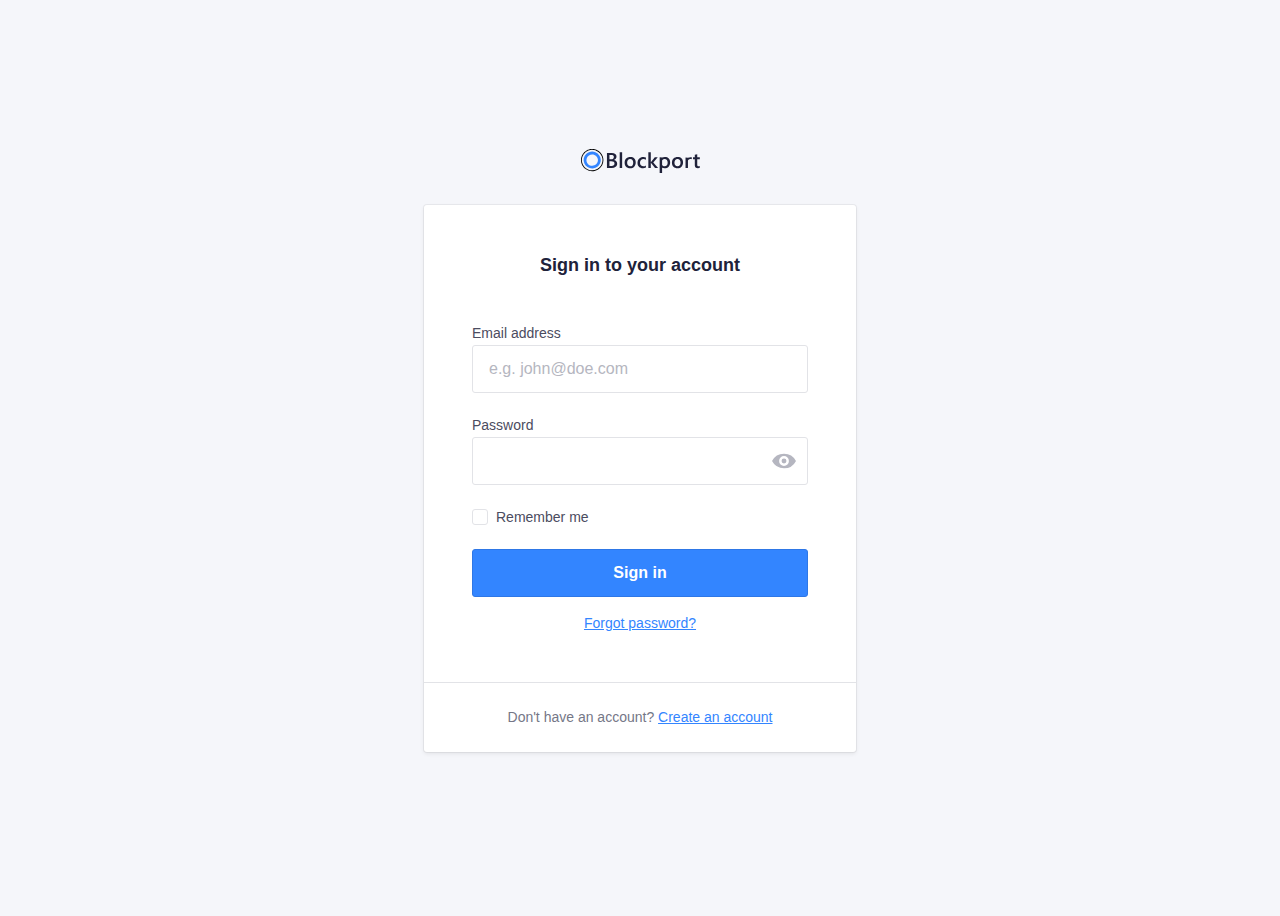
==== index.html @ 4d518e27 "Labo af" ====
<!doctype html>
<html lang="en">
    <head>
        <meta charset="utf-8">
        <meta http-equiv="x-ua-compatible" content="ie=edge">
        <title>Blockport - Sign in</title>
        <meta name="description" content="This is my HTML5 boilerplate.">
        <meta name="viewport" content="width=device-width, initial-scale=1.0">
        <meta name="msapplication-TileColor" content="#3385FF">
        <meta name="theme-color" content="#3385FF">

        <link rel="apple-touch-icon" sizes="180x180" href="apple-touch-icon.png">
        <link rel="icon" type="image/png" sizes="32x32" href="favicon-32x32.png">
        <link rel="icon" type="image/png" sizes="16x16" href="favicon-16x16.png">
        <link rel="manifest" href="site.webmanifest">
        <link rel="mask-icon" href="safari-pinned-tab.svg" color="#3385FF">

        <link rel="stylesheet" href="css/normalize.css">
        <link rel="stylesheet" href="css/screen.css">
    </head>
    <body>
        <section class="o-row o-row--lg o-row--login">
            <div class="o-container u-max-width-xs">
                <h1 class="c-logo">
                    <svg class="c-logo__symbol" viewBox="0 0 119 24" xmlns="http://www.w3.org/2000/svg">
                        <path class="c-logo__path c-logo__path--1" d="M25.9496128,18.9917356 L25.9496128,4.04231406 L30.7396633,4.04231406 C32.19945,4.04231406 33.3560606,4.35834712 34.2094949,4.99041321 C35.0252057,5.55089835 35.5052521,6.4769114 35.4896465,7.4598347 C35.5056187,8.25676883 35.2485893,9.03557965 34.7604209,9.6694215 C34.2511175,10.3119823 33.5500641,10.7791057 32.7570539,11.0042975 L32.7570539,11.0459504 C33.6957957,11.1207168 34.5764055,11.5260387 35.2392256,12.1884297 C35.8602694,12.8310744 36.1707912,13.6667769 36.1707912,14.6955372 C36.1979832,15.9155062 35.6268682,17.0730015 34.6382155,17.8016529 C33.6205051,18.5950413 32.3363468,18.9917356 30.7857407,18.9917356 L25.9496128,18.9917356 Z M41.1511616,18.9918689 L38.6990404,18.9918689 L38.6990404,3.18727869 L41.1511616,3.18727869 L41.1511616,18.9918689 Z M49.1105387,19.2396694 C47.4477441,19.2396694 46.1195118,18.741157 45.1258418,17.7441322 C44.1321717,16.7471074 43.6360046,15.4247934 43.6373401,13.7771901 C43.6373401,11.9841322 44.1548767,10.5838017 45.1899495,9.57619833 C46.2250223,8.56859504 47.6200337,8.06479338 49.3749832,8.06479338 C51.0591469,8.06479338 52.3720202,8.55471073 53.3136027,9.53454547 C54.2551852,10.5143802 54.7226376,11.8730579 54.7159596,13.6105785 C54.7159596,15.313719 54.2091077,16.677686 53.195404,17.7024794 C52.1817003,18.7272727 50.8200787,19.2396694 49.1105387,19.2396694 Z M64.9231145,18.4998347 C63.986548,19.011405 62.9292595,19.2667693 61.8599663,19.2396694 C60.2572727,19.2396694 58.9657689,18.7444628 57.9854545,17.7540496 C57.0051402,16.7636364 56.5136477,15.4796694 56.5109764,13.9021488 C56.5109764,12.1434711 57.0385299,10.7312397 58.0936364,9.66545453 C59.1487429,8.59966942 60.5611166,8.0661157 62.3307576,8.06479338 C63.2258904,8.04636779 64.1144193,8.22027864 64.9351347,8.57454547 L64.9351347,10.8277686 C64.2490961,10.2941313 63.4035149,10.0011171 62.5310943,9.99471073 C61.5738178,9.96365776 60.6492491,10.3415166 59.9928283,11.0320661 C59.3330526,11.7236364 59.003165,12.6287603 59.003165,13.747438 C59.003165,14.8661157 59.3136869,15.7381818 59.9347306,16.3636364 C60.5557744,17.0023141 61.3891751,17.3216529 62.4349327,17.3216529 C63.3470917,17.3090469 64.2260005,16.9806241 64.9191077,16.3933884 L64.9191077,18.4998347 L64.9231145,18.4998347 Z M77.1256229,18.9918689 L74.0304209,18.9918689 L69.8393771,13.8605902 L69.7973064,13.8605902 L69.7973064,18.9918689 L67.3451852,18.9918689 L67.3451852,3.18727869 L69.7973064,3.18727869 L69.7973064,13.2039344 L69.8393771,13.2039344 L73.7980303,8.31462295 L76.7349663,8.31462295 L72.2814815,13.4718689 L77.1256229,18.9918689 Z M118.81569,18.8747107 C118.223016,19.1343064 117.578072,19.2557712 116.930522,19.2297521 C114.839007,19.2297521 113.793249,18.2380165 113.793249,16.2545455 L113.793249,10.2128926 L111.990219,10.2128926 L111.990219,8.31669423 L113.793249,8.31669423 L113.793249,5.84528927 L116.235354,5.15702479 L116.235354,8.31669423 L118.81569,8.31669423 L118.81569,10.2128926 L116.235354,10.2128926 L116.235354,15.5504132 C116.235354,16.1824793 116.351549,16.6340496 116.583939,16.905124 C116.81633,17.1761983 117.202312,17.3084298 117.741886,17.3018182 C118.130518,17.3099664 118.50999,17.1844984 118.81569,16.9467769 L118.81569,18.8647934 L118.81569,18.8747107 Z M109.678333,8.12826445 C110.052664,8.12904551 110.426384,8.1582218 110.796212,8.21553718 L110.796212,10.2961983 C110.392833,10.129817 109.958979,10.0480952 109.522071,10.0561983 C108.65244,10.0185786 107.815007,10.3854441 107.258266,11.0479339 C107.143588,11.1960713 107.043624,11.3548242 106.959764,11.5219835 L106.959764,18.9917356 L104.519663,18.9917356 L104.519663,8.37818184 L106.959764,8.66776859 L106.959764,8.67768594 C107.814579,8.30025824 108.742499,8.11272598 109.678333,8.12826445 Z M96.4320707,19.2396694 C94.7692761,19.2396694 93.4410438,18.741157 92.4473737,17.7441322 C91.4537037,16.7471074 90.9575366,15.4247934 90.9588721,13.7771901 C90.9588721,11.9841322 91.4764087,10.5838017 92.5114815,9.57619833 C93.5465543,8.56859504 94.9415657,8.06479338 96.6965152,8.06479338 C98.3806789,8.06479338 99.6935522,8.55471073 100.635135,9.53454547 C101.576717,10.5143802 102.04417,11.8730579 102.037492,13.6105785 C102.037492,15.313719 101.53064,16.677686 100.516936,17.7024794 C99.5032323,18.7272727 98.1416107,19.2396694 96.4320707,19.2396694 Z M87.7494781,9.53454547 C88.6883893,10.5157025 89.1578451,11.873719 89.1578451,13.608595 C89.1591806,15.3117355 88.6523287,16.6757025 87.6372896,17.7004959 C86.6222504,18.7252892 85.258625,19.2376859 83.5464141,19.2376859 C82.7065422,19.2489838 81.8737089,19.0847473 81.1023064,18.7557025 L81.1023064,23.8968595 L78.6622054,23.8968595 L78.6622054,8.31471073 L81.1023064,8.60429752 C81.9552279,8.23296681 82.8792553,8.04891403 83.8108586,8.06479338 C85.5017003,8.06479338 86.8145736,8.55471073 87.7494781,9.53454547 Z M96.5422559,9.99471073 C95.6726247,9.95709108 94.8351921,10.3239565 94.2784512,10.9864463 C93.7241864,11.6476033 93.4470539,12.5580165 93.4470539,13.7176859 C93.4470539,14.8363636 93.7275253,15.7170248 94.288468,16.3596694 C94.8529651,17.0028668 95.6823515,17.3568733 96.5422559,17.3216529 C97.5038721,17.3216529 98.2424466,17.0056198 98.7579798,16.3735537 C99.273513,15.7414876 99.5366216,14.8416529 99.5473064,13.6740496 C99.5473064,12.4998347 99.28954,11.5927273 98.7740067,10.9527273 C98.2584735,10.3127273 97.5145568,9.99338845 96.5422559,9.99471073 Z M28.4438047,6.03570248 L28.4438047,10.286281 L30.0645286,10.286281 C30.9353255,10.286281 31.6178058,10.0833058 32.1119697,9.67735538 C32.6061335,9.27140494 32.8532155,8.69619836 32.8532155,7.95173555 C32.8532155,6.67305785 31.9897643,6.03371902 30.262862,6.03371902 L28.4418013,6.03371902 L28.4438047,6.03570248 Z M28.4438047,12.2796694 L28.4438047,17.0082644 L30.5813973,17.0082644 C31.5163019,17.0082644 32.237514,16.7947108 32.7450337,16.3676033 C33.2602043,15.9259125 33.5416601,15.2742418 33.5083165,14.6003306 C33.5083165,13.0505785 32.4238271,12.2757025 30.2548485,12.2757025 L28.4518182,12.2757025 L28.4438047,12.2796694 Z M49.226734,9.99471073 C48.3571028,9.95709108 47.5196702,10.3239565 46.9629293,10.9864463 C46.4086646,11.6476033 46.131532,12.5580165 46.131532,13.7176859 C46.131532,14.8363636 46.4120034,15.7170248 46.9729461,16.3596694 C47.5370578,17.0036033 48.3664998,17.3583638 49.226734,17.3236364 C50.1883502,17.3236364 50.9269247,17.0076033 51.4424579,16.3755372 C51.9579912,15.7434711 52.2157576,14.8436364 52.2157576,13.6760331 C52.2157576,12.5018182 51.9579912,11.5947107 51.4424579,10.9547107 C50.9269247,10.3147108 50.1883502,9.99471073 49.226734,9.99471073 Z M85.8803367,16.3735537 C86.3958699,15.738843 86.6543043,14.8390083 86.6556397,13.6740496 C86.6556397,12.4985124 86.3978733,11.591405 85.8823401,10.9527273 C85.3668068,10.3140496 84.6282323,9.99471073 83.6666162,9.99471073 C82.796985,9.95709108 81.9595523,10.3239565 81.4028114,10.9864463 C81.2895823,11.124335 81.1896456,11.2724196 81.1043098,11.4287603 L81.1043098,15.9153719 C81.6149937,16.8312057 82.6094895,17.3774459 83.6646128,17.3216529 C84.626229,17.3216529 85.3648035,17.0056198 85.8803367,16.3735537 Z"></path>
                        <path class="c-logo__path c-logo__path--2" d="M11.1988215,19.5867769 C7.72899435,19.5891833 4.59940205,17.5218316 3.26949789,14.3488101 C1.93959376,11.1757885 2.67130845,7.5220381 5.12341434,5.09144786 C7.57552021,2.66085764 11.2650639,1.93214337 14.4714645,3.24513351 C17.6778651,4.55812363 19.7696074,7.65421885 19.771229,11.0895868 C19.7679239,15.7772288 15.9334776,19.5780304 11.1988215,19.5867769 Z M11.1988215,5.38314051 C8.86509736,5.38073339 6.75988968,6.77093308 5.86550131,8.90506387 C4.97111293,11.0391947 5.46382249,13.496632 7.11372873,15.1307206 C8.76363496,16.7648092 11.2455511,17.2534798 13.4013998,16.3687158 C15.5572486,15.4839518 16.962125,13.4001349 16.9605051,11.0895868 C16.9572,7.93949107 14.3805102,5.38572999 11.1988215,5.37917355 L11.1988215,5.38314051 Z"></path>
                        <path class="c-logo__path c-logo__path--3" d="M21.2917845,15.8796694 C21.3118182,15.8380165 21.3358586,15.8023141 21.3558923,15.7606612 C22.6443671,13.0744887 22.7786498,9.98607785 21.7280964,7.20021549 C20.6775431,4.41435317 18.5317957,2.16875244 15.7805219,0.975867769 L15.7805219,0.96 C15.6683333,0.910413222 15.5541414,0.874710744 15.4419529,0.82909091 C15.2937037,0.767603308 15.1434512,0.710082645 14.9931987,0.656528927 C14.792862,0.583140496 14.5925253,0.517685949 14.378165,0.458181816 C14.2319192,0.414545453 14.0856734,0.374876033 13.9394276,0.337190082 C13.7203928,0.281652893 13.501358,0.23338843 13.2823232,0.192396694 C13.1480976,0.16661157 13.0138721,0.144793388 12.8816498,0.124958678 C12.6546016,0.0905785125 12.4275533,0.0634710744 12.2005051,0.0436363637 C12.0762963,0.0337190082 11.9500842,0.0238016529 11.8258754,0.0178512397 C11.5881425,0.00462809917 11.3510774,-0.000661157024 11.1146801,0.00198347107 C10.988468,0.00198347107 10.8622559,0.00198347107 10.7380471,0.0119008265 C10.5076599,0.0218181818 10.2792761,0.0376859504 10.0528956,0.0614876034 C9.9146633,0.0753719009 9.77843434,0.0932231406 9.64220539,0.113057851 C9.44186869,0.142809918 9.22350168,0.176528926 9.01715488,0.218181818 C8.86089226,0.249917356 8.70462963,0.283636364 8.548367,0.321322314 C8.39210438,0.359008265 8.18575758,0.412561983 8.00745791,0.466115701 C7.82915825,0.519669423 7.65286195,0.577190081 7.47656566,0.638677688 C7.30026936,0.70016529 7.17405724,0.747768594 7.02580808,0.807272727 C6.82547138,0.884628098 6.63715488,0.969917355 6.44483165,1.05719008 C6.31861953,1.11471074 6.19441077,1.17421488 6.07220539,1.23768595 C5.87186869,1.34082644 5.67153199,1.45190082 5.47119529,1.56694215 C5.36301347,1.63041322 5.25683502,1.69586777 5.15065657,1.76528926 C4.95165543,1.89752066 4.75666107,2.02975207 4.5656734,2.16198347 C4.46416949,2.23603306 4.36400114,2.31140496 4.26516835,2.38809918 C4.07952302,2.52958678 3.89721661,2.67834711 3.71824916,2.83438017 C3.61607744,2.92363636 3.51791246,3.0168595 3.41774411,3.11008265 C3.25747475,3.26347108 3.10121212,3.42214876 2.94895623,3.5861157 C2.84678451,3.69719008 2.74861953,3.81024794 2.64845118,3.92528926 C2.51021886,4.08793389 2.37599327,4.25454547 2.24777778,4.42512397 C2.15161616,4.55206611 2.05946128,4.68099175 1.96930976,4.82181816 C1.90119529,4.92099175 1.82506734,5.0201653 1.75895623,5.11537188 C1.69284512,5.2105785 1.65878788,5.29190081 1.60670034,5.37917355 C1.53457912,5.49818184 1.46446128,5.61917355 1.40636364,5.74214876 C1.28415825,5.96231406 1.16796296,6.18446282 1.06178451,6.40859504 C1.02372054,6.44826445 0.995673401,6.49586778 0.981649832,6.54148761 C0.967626263,6.58710744 0.939579125,6.65454547 0.915538721,6.71008265 C0.808692479,6.95471075 0.711863077,7.20132232 0.625050505,7.44991735 C0.588989899,7.55438018 0.55426487,7.65884298 0.520875421,7.76330577 C0.444747475,8.00528927 0.377968575,8.24793388 0.320538721,8.49123966 C0.291156005,8.61157023 0.263776655,8.73190084 0.238400673,8.85223141 C0.191655443,9.07966942 0.152255892,9.30710742 0.12020202,9.53454547 C0.10016835,9.67338842 0.0821380471,9.81024795 0.0681144781,9.9490909 C0.0460774411,10.1613223 0.0320538721,10.3715703 0.022037037,10.5838017 C0.022037037,10.7365289 0.010016835,10.8872727 0.010016835,11.04 C0.010016835,11.2383471 0.010016835,11.4366942 0.026043771,11.6350413 C0.026043771,11.7917356 0.0440740741,11.9484297 0.0580976431,12.105124 C0.0761279461,12.3034711 0.104175084,12.5018182 0.132222222,12.7001653 C0.146245791,12.8429752 0.18030303,13.0036364 0.2003367,13.1543802 C0.238400673,13.3527273 0.286481481,13.5510744 0.336565657,13.7494215 C0.380639731,13.8961983 0.406683502,14.0330579 0.446750842,14.1758678 C0.506851852,14.3742149 0.576969697,14.5844628 0.647087542,14.7867769 C0.693164983,14.9157025 0.739242424,15.0446281 0.789326599,15.1715703 C0.871464646,15.3699174 0.963619529,15.5801653 1.05777778,15.7804959 C1.11387205,15.8995041 1.16996633,16.0185124 1.23006734,16.1355372 C1.33223906,16.3338843 1.44242424,16.5322314 1.55461279,16.7166942 C1.62473064,16.8357025 1.69484848,16.9527273 1.76897306,17.0677686 C1.88316498,17.2442975 2.00537037,17.4168595 2.12957912,17.587438 C2.21973064,17.7123967 2.31188552,17.8353719 2.40804714,17.9563636 C2.50420875,18.0773554 2.65646465,18.2519008 2.78468013,18.3966942 C2.91289562,18.5414876 3.02308081,18.6644628 3.14929293,18.7933884 C3.27550505,18.9223141 3.3876936,19.027438 3.51190236,19.1424794 C3.63611111,19.2575206 3.81841751,19.4241322 3.98069024,19.5590082 C4.09287879,19.6522314 4.20907407,19.7434711 4.32727273,19.8327273 C4.50957912,19.9735537 4.69388889,20.1084297 4.88621212,20.2294215 C4.9362963,20.2631405 4.98037037,20.3008265 5.03045455,20.3345455 C7.52290169,21.989742 10.5859073,22.5756212 13.5217147,21.9587191 C16.4575222,21.3418171 19.0161165,19.5746694 20.6146465,17.0598347 L20.6266667,17.0598347 C20.6647306,17.0003306 20.6947811,16.9368595 20.7328451,16.8753719 C20.8149832,16.7424794 20.8911111,16.6036364 20.9692424,16.4647934 C21.0854377,16.2763636 21.1936195,16.08 21.2917845,15.8796694 Z M6.96771044,20.4198347 C6.40765296,20.1694737 5.87129224,19.8701033 5.36501684,19.5252893 C5.18671717,19.4042975 5.01442761,19.2773554 4.84614478,19.1464463 C4.73996633,19.065124 4.63378788,18.9818182 4.53161616,18.8965289 C4.38136364,18.7715703 4.23912458,18.6406612 4.09888889,18.5097521 C3.9586532,18.378843 3.87451178,18.2995041 3.76632997,18.1884297 C3.65814815,18.0773554 3.53794613,17.9444628 3.42976431,17.8214876 C3.32158249,17.6985124 3.19737374,17.5557025 3.08718855,17.4247934 C2.97700337,17.2938843 2.91489899,17.1986777 2.83075758,17.0836364 C2.71656566,16.9249587 2.60237374,16.766281 2.49819865,16.6036364 C2.43008418,16.4965289 2.36597643,16.3894215 2.29786195,16.2803306 C2.19368687,16.1038017 2.09752525,15.9252893 1.9973569,15.7447934 C1.94126263,15.6376859 1.89117845,15.528595 1.83909091,15.4195041 C1.7609596,15.2231405 1.67681818,15.0386777 1.60069024,14.8482644 C1.55461279,14.7332231 1.51454545,14.6161983 1.47247475,14.501157 C1.40436027,14.3127273 1.34025253,14.1242975 1.28415825,13.9319008 C1.24609428,13.8029752 1.2140404,13.6760331 1.18198653,13.5490909 C1.13590909,13.3626446 1.09183502,13.1761983 1.05577441,12.9897521 C1.02973064,12.8429752 1.0076936,12.7140496 0.981649832,12.5771901 C0.953602694,12.3927273 0.92956229,12.2082644 0.911531987,12.0218182 C0.897508418,11.8809918 0.889494949,11.7401653 0.881481481,11.5993388 C0.881481481,11.4109091 0.865454545,11.2224794 0.865454545,11.0340496 C0.865454545,10.8971901 0.865454545,10.7603306 0.877474747,10.6254545 C0.877474747,10.4271074 0.899511785,10.2287603 0.919545455,10.0304132 C0.931565657,9.90743803 0.94959596,9.78247936 0.965622896,9.65950414 C0.995673401,9.44528927 1.03173401,9.23107436 1.07580808,9.01884299 C1.09784512,8.91173555 1.12188552,8.80462812 1.14792929,8.69950414 C1.20402357,8.47074382 1.27080247,8.24330577 1.34826599,8.01719009 C1.37764871,7.9246281 1.408367,7.83206612 1.44042088,7.73950414 C1.52189113,7.50545453 1.61204265,7.2740496 1.71087542,7.04528927 C1.75094276,6.95206611 1.7910101,6.86082645 1.83508418,6.76958679 C1.93525253,6.55537188 2.03542088,6.3490909 2.15762626,6.14479338 C2.21973064,6.03570248 2.27983165,5.92661158 2.34594276,5.81752064 C2.45412458,5.63900825 2.5683165,5.46644628 2.68651515,5.29586778 C2.7686532,5.17685949 2.85279461,5.0598347 2.93893939,4.94479338 C3.06047699,4.7847934 3.18602133,4.62876031 3.31557239,4.47669423 C3.40505612,4.36826447 3.49520763,4.26710742 3.58602694,4.17322312 C3.73026936,4.01983471 3.87718294,3.86842975 4.02676768,3.71900826 C4.11491582,3.63438017 4.20506734,3.55173554 4.29722222,3.47107438 C4.46016275,3.32694215 4.62710998,3.18809917 4.79806397,3.05454545 C4.88754769,2.98446281 4.978367,2.91834711 5.07052189,2.85619835 C5.24815375,2.72396694 5.42912458,2.60099173 5.61343434,2.48727273 C5.71093152,2.42512397 5.80909651,2.36561983 5.90792929,2.30876033 C6.09090349,2.20165289 6.27654882,2.09983471 6.46486532,2.00330579 C6.57705387,1.94644628 6.69057799,1.89157025 6.80543771,1.83867769 C6.98306957,1.75669422 7.16203704,1.67933884 7.34234007,1.60661157 C7.47589785,1.55239669 7.61413018,1.50082645 7.75703704,1.45190082 C7.91864196,1.39504132 8.08225029,1.34214876 8.24786195,1.29322314 C8.41347361,1.24429752 8.57975307,1.2 8.74670034,1.16033058 C8.8896072,1.12595041 9.03318182,1.09421488 9.17742424,1.06512397 C9.36841191,1.02677686 9.56073514,0.994380165 9.75439394,0.967933885 C9.87993826,0.950743802 10.0061504,0.934876033 10.1330303,0.920330577 C10.3440516,0.899173554 10.5557407,0.883966942 10.7680976,0.874710744 L11.1126768,0.874710744 C11.3317116,0.874710744 11.5514141,0.880000001 11.7717845,0.890578513 L12.1143603,0.914380167 C12.3307239,0.932892563 12.5464197,0.958677687 12.7614478,0.991735538 C12.8829854,1.01024793 13.004523,1.0307438 13.1260606,1.05322314 C13.330404,1.09157025 13.5347475,1.13652893 13.7390909,1.18809918 C13.8713131,1.22181818 14.0035354,1.25752066 14.1397643,1.29719008 C14.3320875,1.35404959 14.523743,1.41619835 14.7147306,1.48363636 C14.8509596,1.53322314 14.9851852,1.58479339 15.115404,1.64033058 C17.755199,2.69780719 19.8336285,4.79210648 20.8551251,7.42387715 C21.8766218,10.0556478 21.7496417,12.9890377 20.5044613,15.5246281 C20.4123064,15.7229752 20.3041246,15.8975206 20.207963,16.08 C20.1378451,16.2029752 20.0697306,16.3279339 19.9956061,16.4489256 C17.2731751,20.8198837 11.7011151,22.517402 6.96771044,20.4178512 L6.96771044,20.4198347 Z"></path>
                    </svg>
                </h1>
                <form class="c-card" action="#">
                    <div class="c-card__body">
                        <h2 class="c-card__title">
                            Sign in to your account
                        </h2>
                        <p class="c-form-field">
                            <label class="c-label" for="username">
                                Email address
                            </label>
                            <input class="c-input" type="email" name="username" id="username" placeholder="e.g. john@doe.com" required>
                        </p>
                        <p class="c-form-field c-custom-select">
                            <label class="c-label" for="password">
                                Password
                            </label>
                            <input class="c-input .c-custom-select__input" type="password" name="password" id="password" required>

                            <svg class='c-custom-select__symbol'xmlns="http://www.w3.org/2000/svg" width="19.6" height="12.008" viewBox="0 0 19.6 12.008">
                                <path id="Path_6" data-name="Path 6" d="M6.4,133.876a11,11,0,0,1,19.571-.061l.029.061a11,11,0,0,1-19.571.061l-.029-.061Zm9.8,4a4,4,0,1,0,0-8h0a4,4,0,0,0,0,8Zm0-2a2,2,0,0,1,0-4h0a2,2,0,1,1,0,4Z" transform="translate(-6.4 -127.872)" fill="#b5b6c0"/>
                              </svg>
                              
                        </p>
                        <p class="c-form-field c-form-field--option">
                            <input class="c-option c-option--hidden o-hide-accessible" type="checkbox" id="rememberme">
                            <label class="c-label c-label--option c-custom-option" for="rememberme">
                                <span class="c-custom-option__fake-input c-custom-option__fake-input--checkbox">
                                    <svg class="c-custom-option__symbol" xmlns="http://www.w3.org/2000/svg" viewBox="0 0 9 6.75">
                                        <path d="M4.75,9.5a1,1,0,0,1-.707-.293l-2.25-2.25A1,1,0,1,1,3.207,5.543L4.75,7.086,8.793,3.043a1,1,0,0,1,1.414,1.414l-4.75,4.75A1,1,0,0,1,4.75,9.5" transform="translate(-1.5 -2.75)"/>
                                    </svg>
                                </span>
                                Remember me
                            </label>
                        </p>
                        <p class="u-mb-md">
                            <!-- Input type button
                                <input type="submit" class="o-button-reset c-button" value="Sign in"/>
                            -->
                            <!-- Button -->
                            <button class="o-button-reset c-button">Sign in</button>
                        </p>
                        <p class="u-text-sm u-align-text-center">
                            <a href="#!">
                                Forgot password?
                            </a>
                        </p>
                    </div>
                    <div class="c-card__footer">
                        <p class="u-align-text-center u-text-sm u-color-neutral-dark">
                            Don't have an account? <a href="#">Create an account</a>
                        </p>
                    </div>
                </form>

            </div>
        </section>
    </body>
</html>
---- css/screen.css ----
/*------------------------------------*\
#FONTS
\*------------------------------------*/

@font-face {
  font-family: 'Inter Web';
  font-weight: 400;
  src: url('../fonts/Inter-Regular.woff2') format('woff2');
}

@font-face {
  font-family: 'Inter Web';
  font-weight: 600;
  src: url('../fonts/Inter-SemiBold.woff2') format('woff2');
}

/*------------------------------------*\
#Variables
\*------------------------------------*/




:root {
  /* colors */
  --global-color-alpha-light: #4f95ff;
  --global-color-alpha: #3385ff;
  --global-color-alpha-dark: #2e77e6;
  --global-color-alpha-x-dark: #1b4186;
  --global-color-alpha-transparent: #3385ffbf;
  --global-color-alpha-x-transparent: #3385ff4d;

  --global-color-neutral-xxxx-light: #f5f6fa;
  --global-color-neutral-xxx-light: #e2e3e7;
  --global-color-neutral-xx-light: #caccd4;
  --global-color-neutral-x-light: #b5b6c0;
  --global-color-neutral-light: #a0a1ad;
  --global-color-neutral: #8b8c9a;
  --global-color-neutral-dark: #757787;
  --global-color-neutral-x-dark: #606274;
  --global-color-neutral-xx-dark: #4b4c60;
  --global-color-neutral-xxx-dark: #35374d;
  --global-color-neutral-xxxx-dark: #20223a;

  /* border stuff */
  --global-borderRadius: 3px;
  --global-borderWidth: 1px;

  /* transitions */
  --global-transitionTiming-alpha: 0.1s ease-out;

  /*Global Vars*/
  --global-input-backgroundColor: White;
  --global-input-color: var(--global-color-neutral-xxxx-dark);
  --global-input-borderColor: var(--global-color-neutral-xxx-light);
  --global-input-hover-borderColor: var(--global-color-neutral-xx-light);
  --global-input-focus-borderColor: var(--global-color-alpha);
  --global-input-boxShadow: 0 0 0 3px var(--global-color-alpha-x-transparent);

  /* Baseline settings */
  --global-baseline: 8px;
  --global-whitespace: calc(var(--global-baseline) * 3); /* = 24px */

  --global-whitespace-xs: calc(var(--global-baseline) / 2); /* = 4px */
  --global-whitespace-sm: calc(var(--global-baseline) * 1); /*  = 8px */
  --global-whitespace-md: calc(var(--global-baseline) * 2); /*  = 16px */
  --global-whitespace-lg: calc(var(--global-baseline) * 4); /*  = 32px */
  --global-whitespace-xl: calc(var(--global-whitespace) * 2); /*  = 48px */
  --global-whitespace-xxl: calc(var(--global-whitespace) * 3); /*  = 72px */


  --global-page-color: var(--color-neutral-xxxx-dark);
  --global-page-backgroundColor: var(--color-neutral-xxxx-light);
}


@media (prefers-color-scheme: dark) {
  :root {
      --global-page-color: White;
      --global-page-backgroundColor: var(--color-neutral-xxxx-dark);
  }

  html {
    color: var(--global-page-color); 
    background-color: var(--global-page-backgroundColor);
  }
}

/*------------------------------------*\
#GENERIC
\*------------------------------------*/

/*
    Generic: Page
    ---
    Global page styles + universal box-sizing:
*/

html {
  font-size: 16px;
  line-height: 1.5;
  font-family: 'Inter Web', Helvetica, arial, sans-serif;
  color: var(--global-color-neutral-xxxx-dark);
  background-color: var(--global-color-neutral-xxxx-light);
  box-sizing: border-box;
  -webkit-font-smoothing: antialiased;
  -moz-osx-font-smoothing: grayscale;
}

*,
*:before,
*:after {
  box-sizing: inherit;
}

/*
* Remove text-shadow in selection highlight:
* https://twitter.com/miketaylr/status/12228805301
*
* Customize the background color to match your design.
*/

::-moz-selection {
  background: var(--global-color-alpha);
  color: white;
  text-shadow: none;
}

::selection {
  background: var(--global-color-alpha);
  color: white;
  text-shadow: none;
}

/*------------------------------------*\
#Elements
\*------------------------------------*/

/*
Elements: Images
---
Default markup for images to make them responsive
*/

img {
  max-width: 100%;
  vertical-align: top;
}

/*
    Elements: typography
    ---
    Default markup for typographic elements
*/

h1,
h2,
h3 {
  font-weight: 700;
}

h1 {
  font-size: 36px;
  line-height: calc(var(--global-baseline) * 6);
  margin: 0 0 var(--global-whitespace);
}

h2 {
  font-size: 32px;
  line-height: calc(var(--global-baseline) * 5);
  margin: 0 0 var(--global-whitespace);
}

h3 {
  font-size: 26px;
  line-height: calc(var(--global-baseline) * 4);
  margin: 0 0 var(--global-whitespace);
}

h4,
h5,
h6 {
  font-size: 16px;
  font-weight: 600;
  line-height: calc(var(--global-baseline) * 3);
  margin: 0 0 var(--global-whitespace);
}

p,
ol,
ul,
dl,
table,
address,
figure {
  margin: 0 0 var(--global-whitespace);
}

ul,
ol {
  padding-left: var(--global-whitespace);
}

li ul,
li ol {
  margin-bottom: 0;
}

blockquote {
  font-style: normal;
  font-size: 23px;
  line-height: calc(var(--global-baseline) * 6);
  margin: 0 0 var(--global-whitespace);
}

blockquote * {
  font-size: inherit;
  line-height: inherit;
}

figcaption {
  font-weight: 400;
  font-size: 12px;
  line-height: calc(var(--global-baseline) * 2);
  margin-top: var(--global-whitespace-xxs);
}

hr {
  border: 0;
  height: var(--global-borderWidth);
  background: LightGrey;
  margin: 0 0 var(--global-whitespace);
}

a,
a:visited {
  transition: all var(--global-transitionTiming-alpha);
  color: var(--global-color-alpha);
  outline-color: var(--global-link-BoxShadowColor);
  outline-width: medium;
  outline-offset: 2px;
}

a:hover,
a:focus {
  color: var(--global-color-alpha-light);
}

a:active {
  color: var(--global-color-alpha-dark);
}

label,
input {
  display: block;
}

input::placeholder {
  color: var(--global-color-neutral-x-light);
}

/*------------------------------------*\
#OBJECTS
\*------------------------------------*/

/*
    Objects: Row
    ---
    Creates a horizontal row that stretches the viewport and adds padding around children
*/

.o-row {
  position: relative;
  padding: var(--global-whitespace) var(--global-whitespace) 0;
}

.o-row--login {
  min-height: 100vh;
  display: -webkit-flex;
  display: -ms-flex;
  display: flex;
  -ms-align-items: center;
  align-items: center;
}

/* size modifiers */

.o-row--lg {
  padding-top: var(--global-whitespace-lg);
  padding-bottom: var(--global-whitespace);
}

@media (min-width: 768px) {
  .o-row {
    padding-left: var(--global-whitespace-lg);
    padding-right: var(--global-whitespace-lg);
  }
}

/*
    Objects: Container
    ---
    Creates a horizontal container that sets de global max-width
*/

.o-container {
  margin-left: auto;
  margin-right: auto;
  max-width: 79.5em; /* 79.5 * 16px = 1272 */
  width: 100%;
}

/*
    Objects: section
    ---
    Creates vertical whitespace between adjacent sections inside a row
*/

.o-section {
  position: relative;
}

.o-section + .o-section {
  padding-top: var(--global-whitespace);
}

@media (min-width: 768px) {
  .o-section--lg + .o-section--lg,
  .o-section--xl + .o-section--xl {
    padding-top: var(--global-whitespace-lg);
  }
}

@media (min-width: 992px) {
  .o-section--xl + .o-section--xl {
    padding-top: var(--global-whitespace-xxl);
  }
}

/*
    Objects: Layout
    ---
    The layout object provides us with a column-style layout system. This object
    contains the basic structural elements, but classes should be complemented
    with width utilities
*/

.o-layout {
  display: -webkit-flex;
  display: -ms-flexbox;
  display: flex;
  flex-wrap: wrap;
}

.o-layout__item {
  width: 100%;
}

/* gutter modifiers, these affect o-layout__item too */

.o-layout--gutter {
  margin: 0 -12px;
}

.o-layout--gutter > .o-layout__item {
  padding: 0 12px;
}

.o-layout--gutter-sm {
  margin: 0 -6px;
}

.o-layout--gutter-sm > .o-layout__item {
  padding: 0 6px;
}

.o-layout--gutter-lg {
  margin: 0 calc(var(--global-whitespace) * -1);
}

.o-layout--gutter-lg > .o-layout__item {
  padding: 0 var(--global-whitespace);
}

.o-layout--gutter-xl {
  margin: 0 calc(var(--global-whitespace-lg) * -1);
}

.o-layout--gutter-xl > .o-layout__item {
  padding: 0 var(--global-whitespace-lg);
}

/* reverse horizontal row modifier */

.o-layout--row-reverse {
  flex-direction: row-reverse;
}

/* Horizontal alignment modifiers*/

.o-layout--justify-start {
  justify-content: flex-start;
}

.o-layout--justify-end {
  justify-content: flex-end;
}

.o-layout--justify-center {
  justify-content: center;
}

.o-layout--justify-space-around {
  justify-content: space-around;
}

.o-layout--justify-space-evenly {
  justify-content: space-evenly;
}

.o-layout--justify-space-between {
  justify-content: space-between;
}

/* Vertical alignment modifiers */

.o-layout--align-start {
  align-items: flex-start;
}

.o-layout--align-end {
  align-items: flex-end;
}

.o-layout--align-center {
  align-items: center;
}

.o-layout--align-baseline {
  align-items: baseline;
}

/* Vertical alignment modifiers that only work if there is one than one flex item */

.o-layout--align-content-start {
  align-content: start;
}

.o-layout--align-content-end {
  align-content: end;
}

.o-layout--align-content-center {
  align-content: center;
}

.o-layout--align-content-space-around {
  align-content: space-around;
}

.o-layout--align-content-space-between {
  align-content: space-between;
}

/*
    Objects: List
    ---
    Small reusable object to remove default list styling from lists
*/

.o-list {
  list-style: none;
  padding: 0;
}

/*
    Object: Button reset
    ---
    Small button reset object
*/

.o-button-reset {
  border: none;
  margin: 0;
  padding: 0;
  width: auto;
  overflow: visible;
  background: transparent;

  /* inherit font & color from ancestor */
  color: inherit;
  font: inherit;

  /* Normalize `line-height`. Cannot be changed from `normal` in Firefox 4+. */
  line-height: normal;

  /* Corrects font smoothing for webkit */
  -webkit-font-smoothing: inherit;
  -moz-osx-font-smoothing: inherit;

  /* Corrects inability to style clickable `input` types in iOS */
  -webkit-appearance: none;
}

/*
    Object: Hide accessible
    ---
    Accessibly hide any element
*/

.o-hide-accessible {
  position: absolute;
  width: 1px;
  height: 1px;
  padding: 0;
  margin: -1px;
  overflow: hidden;
  clip: rect(0, 0, 0, 0);
  border: 0;
}

/*------------------------------------*\
#COMPONENTS
\*------------------------------------*/

/*
    Component: Logo
    ---
    Website main logo
*/

.c-logo {
  height: var(--global-whitespace);
  display: flex;
  align-items: center;
  justify-content: center;
  margin-bottom: var(--global-whitespace-lg);
}

.c-logo__symbol {
  height: 100%;
}

.c-logo__path--1 {
  fill: var(--global-color-neutral-xxxx-dark);
}

.c-logo__path--2 {
  fill: var(--global-color-alpha);
}

.c-logo__path--3 {
  fill: var(--color-alpha-x-dark);
}

/*
    Component: Card
    ---
    Card with box shadow
*/

.c-card {
  background-color: White;
  margin-bottom: var(--global-whitespace);
  border-radius: var(--global-borderRadius);
  box-shadow: 0 0 0 var(--global-borderWidth) rgba(0, 0, 0, 0.05),
    0 2px 4px rgba(0, 0, 0, 0.075);
  overflow: hidden;
}

/* Add padding to child for more flexibility */
.c-card__body,
.c-card__footer {
  padding: var(--global-whitespace);
}

.c-card__footer {
  text-align: center;
  border-top: var(--global-borderWidth) solid
    var(--global-color-neutral-xxx-light);
}

.c-card__title {
  text-align: center;
  font-size: 18px;
  line-height: calc(var(--global-baseline) * 3);
  font-weight: 600;
}

/* This allows c-card__body and __footer to have equal padding everywhere */

.c-card__body > *:last-child,
.c-card__footer > *:last-child,
.c-card__body > *:last-child > *:last-child,
.c-card__footer > *:last-child > *:last-child {
  margin-bottom: 0;
}

@media (min-width: 27em) {
  .c-card__body {
    padding: var(--global-whitespace-xl);
  }

  .c-card__title {
    margin-bottom: var(--global-whitespace-xl);
  }
}

/*
    Component: Forms
    ---
    Everything form related here
*/

.c-form-field--option {
  display: -webkit-flex;
  display: -ms-flex;
  display: flex;
  -ms-align-items: center;
  align-items: center;
}

/*
    Component: Input
    ---
    Class to put on all input="text" like form inputs
*/

.c-input {
  -webkit-appearance: none;
  -moz-appearance: none;
  appearance: none;
  width: 100%;
  border: 1px solid var(--global-input-borderColor);
  border-radius: var(--global-borderRadius);
  color: var(--global-input-color);
  background-color: var(--global-input-backgroundColor);
  font-family: inherit;
  font-size: 16px;
  line-height: calc(var(--global-baseline) * 3);
  padding: calc(var(--global-baseline) * 1.5 - var(--global-borderWidth))
    var(--global-whitespace-md);
  outline: none;
  transition: border var(--transition-alpha);
}

.c-input:hover {
  border-color: var(--global-input-hover-borderColor);
}

.c-input:focus,
.c-input:active {
  border-color: var(--global-color-alpha);
  box-shadow: 0 0 0 3px var(--global-color-alpha-x-transparent);
}

/* option input for checkboxes and radio buttons */

.c-option {
  margin-right: var(--global-whitespace-sm);
}

.c-option-list {
  margin-bottom: calc(3 * var(--global-baseline));
}

.c-option-list__item {
  margin-bottom: calc(1.5 * var(--global-baseline));
}

.c-option--hidden:checked + .c-custom-option {
  /*
      Do magic stuff here, for example:*/
  /*background-color: red;*/
  align-items: center;
  justify-content: center;
}

.c-option--hidden:checked + .c-custom-option .c-custom-option__symbol {
  /*
      Do magic stuff here, for example:*/
}

.c-option--hidden:checked + .c-custom-option .c-custom-option__symbol {
  opacity: 1;
  transform: scale(1);
}

.c-option--hidden:focus + .c-custom-option .c-custom-option__fake-input {
  border-color: var(--global-color-alpha);
  box-shadow: var(--global-input-boxShadow);
}

.c-option--hidden:hover + .c-custom-option .c-custom-option__fake-input {
  border-color: var(--global-color-alpha-dark);
}

/*CUSTOM*/

.c-custom-option {
  --custom-option-borderColor: var(--global-input-borderColor);
}

.c-custom-option {
  display: flex;
  align-items: center;
  justify-content: center;
}

.c-custom-option__symbol {
  display: block;
  opacity: 0;
  transform: scale(0);
  will-change: opacity, transform;
  transition: opacity 150ms ease-in, transform 150ms ease-in;
}

.c-custom-option__fake-input {
  display: flex;
  width: var(--global-whitespace-md);
  height: var(--global-whitespace-md);

  border: 1px solid var(--custom-option-borderColor);
  /*border: 1px solid var(--global-input-borderColor);*/
  border-radius: var(--global-borderRadius);
  margin-right: var(--global-whitespace-sm);
}

.c-custom-option__fake-input--checkbox {
  display: flex;
  align-items: center;
  justify-content: center;
}

.c-custom-option__fake-input--radio {
  border-radius: 50%;
  display: flex;
  align-items: center;
  justify-content: center;
}

.c-custom-option__fake-input--checkbox .c-custom-option__symbol {
  width: 10px;
  height: 10px;
  fill: var(--global-color-alpha);
}

.c-custom-option__fake-input--radio .c-custom-option__symbol {
  width: 6px;
  height: 6px;
  border-radius: 50%;
  background-color: var(--global-color-alpha);
}

.c-custom-toggle {
  --custom-option-borderColor: var(--global-input-borderColor);
  display: flex;
  align-items: center;
  margin-bottom: var(--global-whitespace);
}

.c-custom-toggle__fake-input {
  display: block;
  width: 48px;
  height: 24px;
  margin-right: var(--global-whitespace-md);
  background-color: var(--global-color-neutral-xxxx-light);

  border: 1px solid var(--global-input-borderColor);
  border-radius: 24px;
  transition: all var(--global-transitionTiming-alpha);
}

.c-custom-toggle__fake-input::after {
  content: '';
  display: block;

  width: 21.5px;
  height: 21.5px;
  border-radius: 50%;

  background-color: white;
  box-shadow: inset;

  transition: all var(--global-transitionTiming-alpha);
}

/* Focus state */
.c-option--hidden:focus + .c-custom-toggle .c-custom-toggle__fake-input {
  border-color: var(--global-color-alpha);
  box-shadow: var(--global-input-boxShadow);
}

/* Checked state */
.c-option--hidden:checked + .c-custom-toggle .c-custom-toggle__fake-input {
  background-color: var(--global-color-alpha);
  border-color: var(--global-color-alpha);
}

/* Checked state: circle transform */
.c-option--hidden:checked
  + .c-custom-toggle
  .c-custom-toggle__fake-input::after {
  transform: translateX(24px);
}

.c-toggle-list__item {
  margin-bottom: var(--global-whitespace-md);
}

.c-toggle-list__item + .c-toggle-list__item {
  padding-top: var(--global-whitespace-md);
  border-top: 1px solid var(--global-color-neutral-xxx-light);
}

.c-custom-toggle--inverted {
  display: flex;
  flex-direction: row-reverse;
  width: 10pxe;
  justify-content: space-between;
  width: 100%;
}

.c-custom-select {
  display: flex;
  justify-content: flex-start;
  flex-wrap: wrap;
  align-items: center;
  position: relative;
}

.c-custom-select__symbol {
  position: relative;
  Z-index:2;
  pointer-events: none;
  margin-left: -36px;

  fill: black;
  width: 24px;
  height: 24px;

}

.c-custom-select__input{
  position:relative;
  z-index: 1;
  display: block;
  width:100%;
}

/*
    Component: Label
    ---
    Class to put on all form labels
*/

.c-label {
  margin-bottom: 0;
  font-size: 14px;
  padding-bottom: var(--global-whitespace-xs);
  line-height: calc(var(--global-baseline) * 2);
  color: var(--global-color-neutral-xx-dark);
}

.c-label--option {
  padding-bottom: 0;
}

.c-custom-select__input{
  display: block;
  width:100%;
  
}

/*
    Component: Button
    ---
    Class to put on form buttons or
*/

.c-button {
  font-size: 16px;
  font-weight: 700;
  border-radius: var(--global-borderRadius);
  border: var(--global-borderWidth) solid var(--global-color-alpha-dark);
  background-color: var(--global-color-alpha);
  color: #fff;
  padding: calc(var(--global-baseline) * 1.5 - var(--global-borderWidth))
    var(--global-whitespace-md);
  line-height: calc(var(--global-baseline) * 3);
  width: 100%;
  outline: none;
  transition: all var(--global-transition-timing-alpha);
}

.c-button:hover {
  background-color: var(--global-color-alpha-light);
}

.c-button:focus {
  box-shadow: 0 0 0 3px var(--global-color-alpha-x-transparent);
}

.c-button:active {
  background-color: var(--global-color-alpha-dark);
  box-shadow: none;
}

/*------------------------------------*\
#UTILITIES
\*------------------------------------*/

/*
    Utilities: color
    ---
    Utility classes to put specific colors onto elements
*/

.u-color-neutral {
  color: var(--global-color-neutral);
}

.u-color-neutral-dark {
  color: var(--global-color-neutral-dark);
}

/*
    Utilities: spacing
    ---
    Utility classes to put specific margins and paddings onto elements
*/

.u-pt-clear {
  padding-top: 0 !important;
}

.u-mb-clear {
  margin-bottom: 0 !important;
}

.u-mb-xs {
  margin-bottom: var(--global-whitespace-xs) !important;
}

.u-mb-sm {
  margin-bottom: var(--global-whitespace-sm) !important;
}

.u-mb-md {
  margin-bottom: var(--global-whitespace-md) !important;
}

.u-mb-lg {
  margin-bottom: var(--global-whitespace-lg) !important;
}

.u-mb-xl {
  margin-bottom: var(--global-whitespace-xl) !important;
}

.u-mb-xl {
  margin-bottom: var(--global-whitespace-xl) !important;
}

/*
    Utilities: max-width
    ---
    Utility classes to put specific max widths onto elements
*/

.u-max-width-xs {
  max-width: 27em !important;
}

.u-max-width-sm {
  max-width: 39em !important;
}

.u-max-width-md {
  max-width: 50em !important;
}

.u-max-width-lg {
  max-width: 63.5em !important;
}

.u-max-width-none {
  max-width: none !important;
}

/*
    Utilities: align
    ---
    Utility classes align text or components
*/

.u-align-text-center {
  text-align: center;
}

.u-align-center {
  margin: 0 auto;
}

/*
    Utilities: text
    Utility classes to create smaller or bigger test
*/

.u-text-sm {
  font-size: 14px;
}

/*
    Utility: Widths
    ---
    Utility classes to put specific widths onto elements
    Will be mostly used on o-layout__item
*/

.u-width-auto {
  width: auto !important;
}

.u-1-of-2 {
  width: 50% !important;
}

.u-1-of-3 {
  width: 33.3333333333% !important;
}

.u-2-of-3 {
  width: 66.6666666667% !important;
}

.u-1-of-4 {
  width: 25% !important;
}

.u-3-of-4 {
  width: 75% !important;
}

.u-1-of-5 {
  width: 20% !important;
}

.u-2-of-5 {
  width: 40% !important;
}

.u-3-of-5 {
  width: 60% !important;
}

.u-4-of-5 {
  width: 80% !important;
}

.u-1-of-6 {
  width: 16.6666666667% !important;
}

.u-5-of-6 {
  width: 83.3333333333% !important;
}

@media (min-width: 576px) {
  .u-1-of-2-bp1 {
    width: 50% !important;
  }
  .u-1-of-3-bp1 {
    width: 33.3333333333% !important;
  }
  .u-2-of-3-bp1 {
    width: 66.6666666667% !important;
  }
  .u-1-of-4-bp1 {
    width: 25% !important;
  }
  .u-3-of-4-bp1 {
    width: 75% !important;
  }
  .u-1-of-5-bp1 {
    width: 20% !important;
  }
  .u-2-of-5-bp1 {
    width: 40% !important;
  }
  .u-3-of-5-bp1 {
    width: 60% !important;
  }
  .u-4-of-5-bp1 {
    width: 80% !important;
  }
  .u-1-of-6-bp1 {
    width: 16.6666666667% !important;
  }
  .u-5-of-6-bp1 {
    width: 83.3333333333% !important;
  }
}

@media (min-width: 768px) {
  .u-1-of-2-bp2 {
    width: 50% !important;
  }
  .u-1-of-3-bp2 {
    width: 33.3333333333% !important;
  }
  .u-2-of-3-bp2 {
    width: 66.6666666667% !important;
  }
  .u-1-of-4-bp2 {
    width: 25% !important;
  }
  .u-3-of-4-bp2 {
    width: 75% !important;
  }
  .u-1-of-5-bp2 {
    width: 20% !important;
  }
  .u-2-of-5-bp2 {
    width: 40% !important;
  }
  .u-3-of-5-bp2 {
    width: 60% !important;
  }
  .u-4-of-5-bp2 {
    width: 80% !important;
  }
  .u-1-of-6-bp2 {
    width: 16.6666666667% !important;
  }
  .u-5-of-6-bp2 {
    width: 83.3333333333% !important;
  }
}

@media (min-width: 992px) {
  .u-1-of-2-bp3 {
    width: 50% !important;
  }
  .u-1-of-3-bp3 {
    width: 33.3333333333% !important;
  }
  .u-2-of-3-bp3 {
    width: 66.6666666667% !important;
  }
  .u-1-of-4-bp3 {
    width: 25% !important;
  }
  .u-3-of-4-bp3 {
    width: 75% !important;
  }
  .u-1-of-5-bp3 {
    width: 20% !important;
  }
  .u-2-of-5-bp3 {
    width: 40% !important;
  }
  .u-3-of-5-bp3 {
    width: 60% !important;
  }
  .u-4-of-5-bp3 {
    width: 80% !important;
  }
  .u-1-of-6-bp3 {
    width: 16.6666666667% !important;
  }
  .u-5-of-6-bp3 {
    width: 83.3333333333% !important;
  }
}

@media (min-width: 1200px) {
  .u-1-of-2-bp4 {
    width: 50% !important;
  }
  .u-1-of-3-bp4 {
    width: 33.3333333333% !important;
  }
  .u-2-of-3-bp4 {
    width: 66.6666666667% !important;
  }
  .u-1-of-4-bp4 {
    width: 25% !important;
  }
  .u-3-of-4-bp4 {
    width: 75% !important;
  }
  .u-1-of-5-bp4 {
    width: 20% !important;
  }
  .u-2-of-5-bp4 {
    width: 40% !important;
  }
  .u-3-of-5-bp4 {
    width: 60% !important;
  }
  .u-4-of-5-bp4 {
    width: 80% !important;
  }
  .u-1-of-6-bp4 {
    width: 16.6666666667% !important;
  }
  .u-5-of-6-bp4 {
    width: 83.3333333333% !important;
  }
}

/*------------------------------------*\
#MEDIA
\*------------------------------------*/

/*
    Media Queries
    ---
    EXAMPLE Media Queries for Responsive Design.
    These examples override the primary ('mobile first') styles.
    USE THEM INLINE!
*/

/* Extra small devices (portrait phones, less than 576px)
No media query since this is the default in mobile first design
*/

/* Small devices (landscape phones, 576px and up)
@media (min-width: 576px) {}
*/

/* Medium devices (tablets, 768px and up)
@media (min-width: 768px) {}
*/

/* Large devices (landscape tablets, desktops, 992px and up)
@media (min-width: 992px) {}
*/

/* Extra large devices (large desktops, 1200px and up)
@media (min-width: 1200px) {}
*/

/*
    Print styles.
    ---
    Inlined to avoid the additional HTTP request:
    http://www.phpied.com/delay-loading-your-print-css/
*/

@media print {
  *,
  *:before,
  *:after {
    background: transparent !important;
    color: #000 !important;
    /* Black prints faster:
        http://www.sanbeiji.com/archives/953 */
    box-shadow: none !important;
    text-shadow: none !important;
  }
  a,
  a:visited {
    text-decoration: underline;
  }
  a[href]:after {
    content: ' (' attr(href) ')';
  }
  abbr[title]:after {
    content: ' (' attr(title) ')';
  }
  /*
    * Don't show links that are fragment identifiers,
    * or use the `javascript:` pseudo protocol
    */
  a[href^='#']:after,
  a[href^='javascript:']:after {
    content: '';
  }
  pre {
    white-space: pre-wrap !important;
  }
  pre,
  blockquote {
    border: 1px solid #999;
    page-break-inside: avoid;
  }
  /*
    * Printing Tables:
    * http://css-discuss.incutio.com/wiki/Printing_Tables
    */
  thead {
    display: table-header-group;
  }
  tr,
  img {
    page-break-inside: avoid;
  }
  p,
  h2,
  h3 {
    orphans: 3;
    widows: 3;
  }
  h2,
  h3 {
    page-break-after: avoid;
  }
}
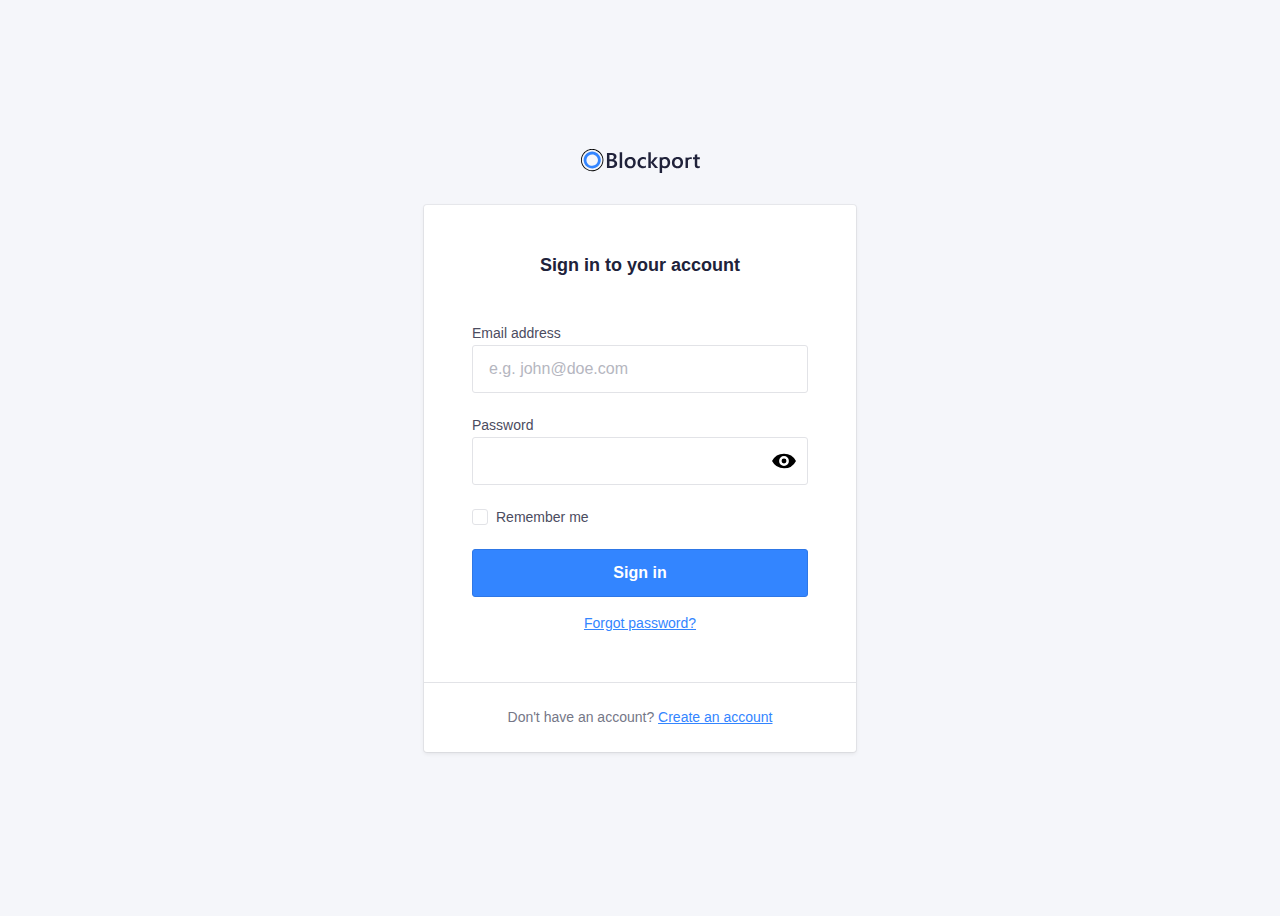
==== commit 69993d62: "Dark theme done" ====
--- a/index.html
+++ b/index.html
@@ -46,7 +46,7 @@
                             <input class="c-input .c-custom-select__input" type="password" name="password" id="password" required>
 
                             <svg class='c-custom-select__symbol'xmlns="http://www.w3.org/2000/svg" width="19.6" height="12.008" viewBox="0 0 19.6 12.008">
-                                <path id="Path_6" data-name="Path 6" d="M6.4,133.876a11,11,0,0,1,19.571-.061l.029.061a11,11,0,0,1-19.571.061l-.029-.061Zm9.8,4a4,4,0,1,0,0-8h0a4,4,0,0,0,0,8Zm0-2a2,2,0,0,1,0-4h0a2,2,0,1,1,0,4Z" transform="translate(-6.4 -127.872)" fill="#b5b6c0"/>
+                                <path class='c-icon-eye' id="Path_6" data-name="Path 6" d="M6.4,133.876a11,11,0,0,1,19.571-.061l.029.061a11,11,0,0,1-19.571.061l-.029-.061Zm9.8,4a4,4,0,1,0,0-8h0a4,4,0,0,0,0,8Zm0-2a2,2,0,0,1,0-4h0a2,2,0,1,1,0,4Z" transform="translate(-6.4 -127.872)"/>
                               </svg>
                               
                         </p>
--- a/css/screen.css
+++ b/css/screen.css
@@ -17,9 +17,6 @@
 /*------------------------------------*\
 #Variables
 \*------------------------------------*/
-
-
-
 
 :root {
   /* colors */
@@ -69,21 +66,6 @@
   --global-whitespace-xxl: calc(var(--global-whitespace) * 3); /*  = 72px */
 
 
-  --global-page-color: var(--color-neutral-xxxx-dark);
-  --global-page-backgroundColor: var(--color-neutral-xxxx-light);
-}
-
-
-@media (prefers-color-scheme: dark) {
-  :root {
-      --global-page-color: White;
-      --global-page-backgroundColor: var(--color-neutral-xxxx-dark);
-  }
-
-  html {
-    color: var(--global-page-color); 
-    background-color: var(--global-page-backgroundColor);
-  }
 }
 
 /*------------------------------------*\
@@ -106,6 +88,8 @@
   -webkit-font-smoothing: antialiased;
   -moz-osx-font-smoothing: grayscale;
 }
+
+
 
 *,
 *:before,
@@ -681,11 +665,6 @@
       Do magic stuff here, for example:*/
 }
 
-.c-option--hidden:checked + .c-custom-option .c-custom-option__symbol {
-  opacity: 1;
-  transform: scale(1);
-}
-
 .c-option--hidden:focus + .c-custom-option .c-custom-option__fake-input {
   border-color: var(--global-color-alpha);
   box-shadow: var(--global-input-boxShadow);
@@ -715,6 +694,11 @@
   transition: opacity 150ms ease-in, transform 150ms ease-in;
 }
 
+.c-option--hidden:checked + .c-custom-option .c-custom-option__symbol {
+  opacity: 1;
+  transform: scale(1);
+}
+
 .c-custom-option__fake-input {
   display: flex;
   width: var(--global-whitespace-md);
@@ -753,6 +737,7 @@
 }
 
 .c-custom-toggle {
+  /*Zowel de knop als de tekst wordt geselecteerd*/
   --custom-option-borderColor: var(--global-input-borderColor);
   display: flex;
   align-items: center;
@@ -760,6 +745,7 @@
 }
 
 .c-custom-toggle__fake-input {
+  /*Aanmaak knop zelf (dus niet de tekst))*/
   display: block;
   width: 48px;
   height: 24px;
@@ -768,10 +754,12 @@
 
   border: 1px solid var(--global-input-borderColor);
   border-radius: 24px;
+  /*Transition om van checked weer naar normaal te gaan*/
   transition: all var(--global-transitionTiming-alpha);
 }
 
 .c-custom-toggle__fake-input::after {
+  /*Aanmaak bol van toggle*/
   content: '';
   display: block;
 
@@ -782,6 +770,7 @@
   background-color: white;
   box-shadow: inset;
 
+  /*Transition om van normaal naar checked te gaan*/
   transition: all var(--global-transitionTiming-alpha);
 }
 
@@ -831,21 +820,20 @@
 
 .c-custom-select__symbol {
   position: relative;
-  Z-index:2;
+  z-index: 2;
   pointer-events: none;
   margin-left: -36px;
 
   fill: black;
   width: 24px;
   height: 24px;
-
-}
-
-.c-custom-select__input{
-  position:relative;
+}
+
+.c-custom-select__input {
+  position: relative;
   z-index: 1;
   display: block;
-  width:100%;
+  width: 100%;
 }
 
 /*
@@ -866,10 +854,9 @@
   padding-bottom: 0;
 }
 
-.c-custom-select__input{
+.c-custom-select__input {
   display: block;
-  width:100%;
-  
+  width: 100%;
 }
 
 /*
@@ -1214,7 +1201,88 @@
 #MEDIA
 \*------------------------------------*/
 
-/*
+@media (prefers-color-scheme: dark) {
+  :root{
+
+    --global-dark-page-card__body-color: var(--global-color-neutral-xxx-dark);
+    --global-dark-page-backgroundColor: var(--global-color-neutral-xxxx-dark);
+  
+    --global-dark-input-backgroundColor: var(--global-color-neutral-xxxx-dark);
+    --global-dark-input-labelColor: var(--global-color-neutral-x-light);
+    --global-dark-input-placeholder: var(--global-color-neutral-dark);
+    --global-dark-SvgColor: var(--global-color-neutral-x-dark);
+    --global-dark-text : white;
+
+  
+
+  }
+
+
+  html {
+    background-color: var(--global-dark-page-backgroundColor);
+    color: white;
+  }
+
+  .c-card__body {
+    background-color: var(--global-dark-page-card__body-color);
+  }
+
+
+  .c-card .c-card__footer {
+    background-color: var(--global-dark-page-card__body-color);
+    border-top: var(--global-borderWidth) solid
+      var(--global-dark-page-backgroundColor);
+  }
+
+  .c-logo__path--1 {
+    fill: var(--global-dark-text);
+  }
+  
+  .c-logo__path--2 {
+    fill: var(--global-dark-text);
+  }
+  
+  .c-logo__path--3 {
+    fill: var(--global-dark-text);
+  }
+
+  .c-input{
+    background-color: var(--global-dark-input-backgroundColor);
+    border: 1px solid var(--global-dark-input-backgroundColor);
+    color:var(--global-dark-text);
+  }
+
+  .c-input::placeholder{
+    color: var(--global-dark-input-placeholder)
+  }
+
+  .c-label{
+    color:var(--global-dark-input-labelColor);
+  }
+
+  .c-custom-option__fake-input {
+    border: 1px solid var(--global-dark-input-backgroundColor);
+    background-color: var(--global-dark-input-backgroundColor);
+
+  }
+
+  .c-custom-select__symbol{
+    height:20px;
+    width:20px;
+  }
+
+  .c-custom-select__symbol .c-icon-eye{
+    fill:var(--global-dark-SvgColor);
+  }
+
+  .c-input:hover {
+    border-color:var(--global-color-alpha-dark);
+  }
+}
+
+
+/*
+
     Media Queries
     ---
     EXAMPLE Media Queries for Responsive Design.
